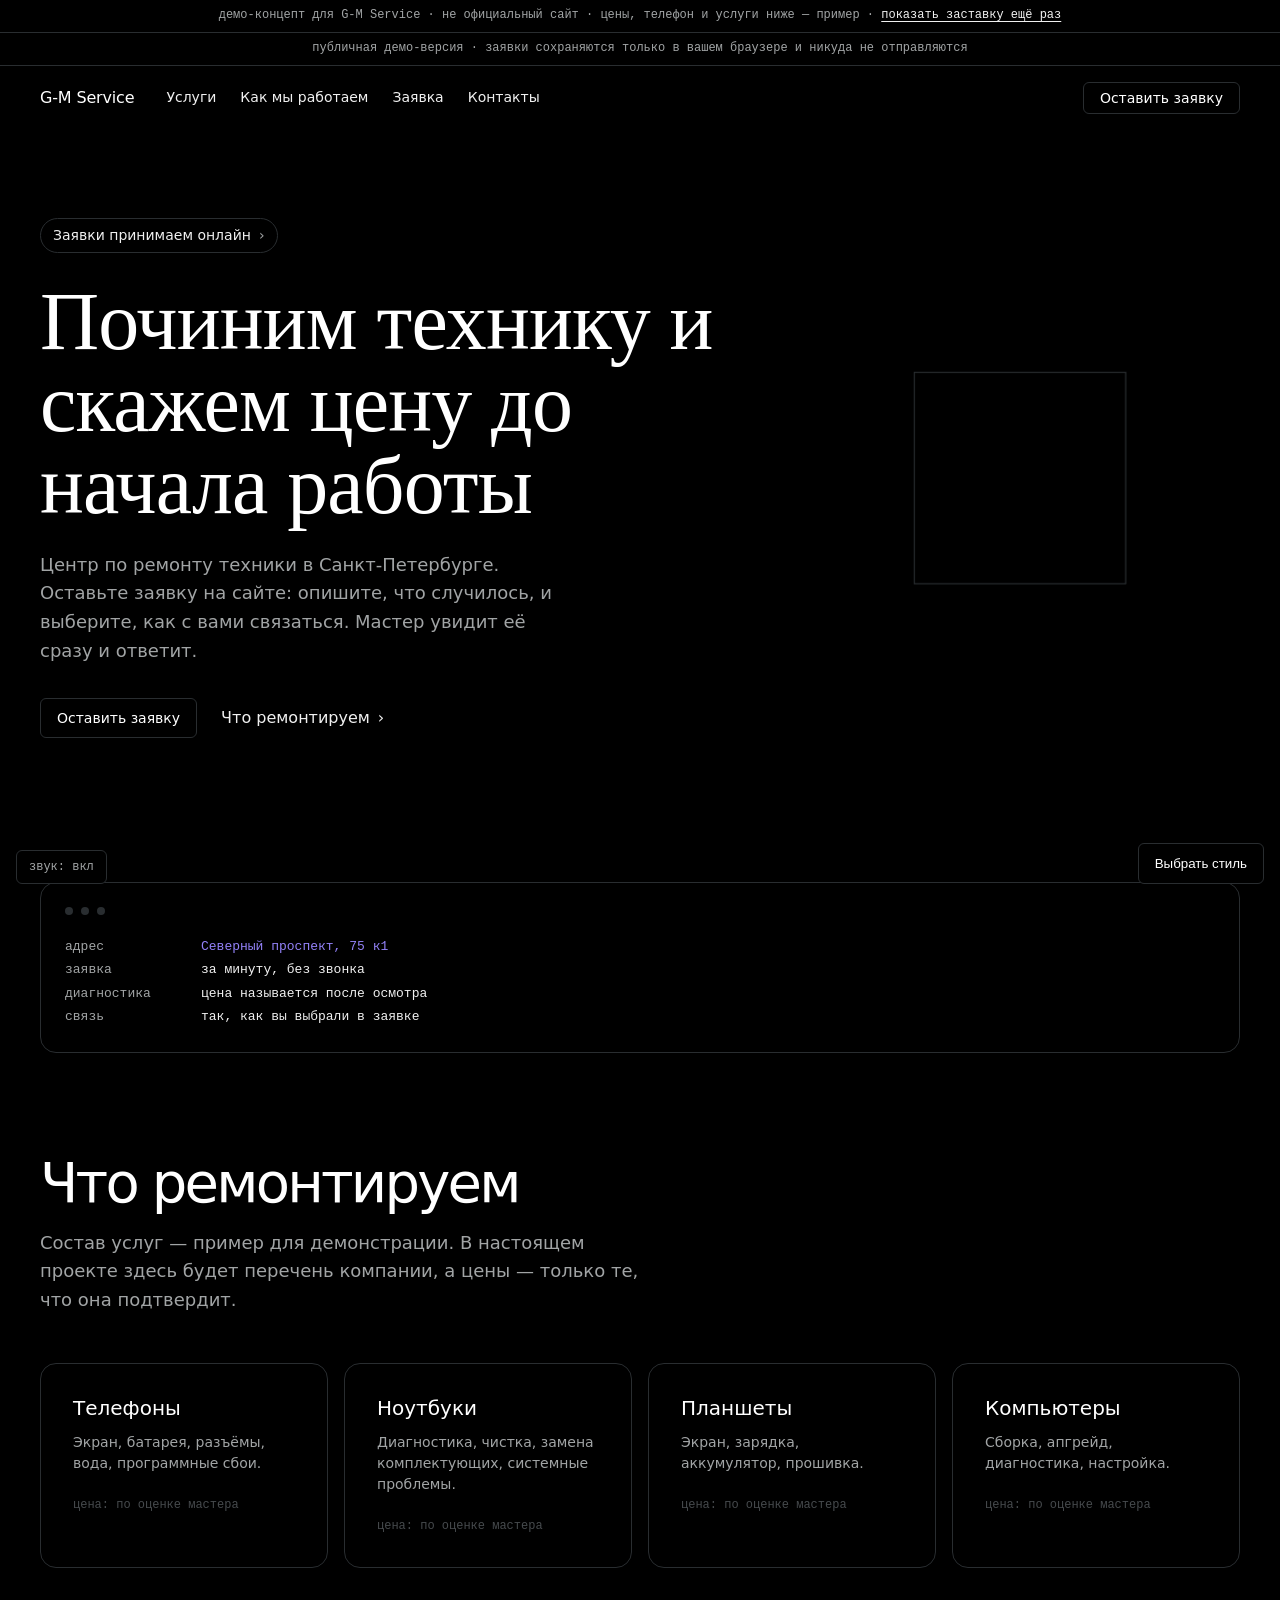
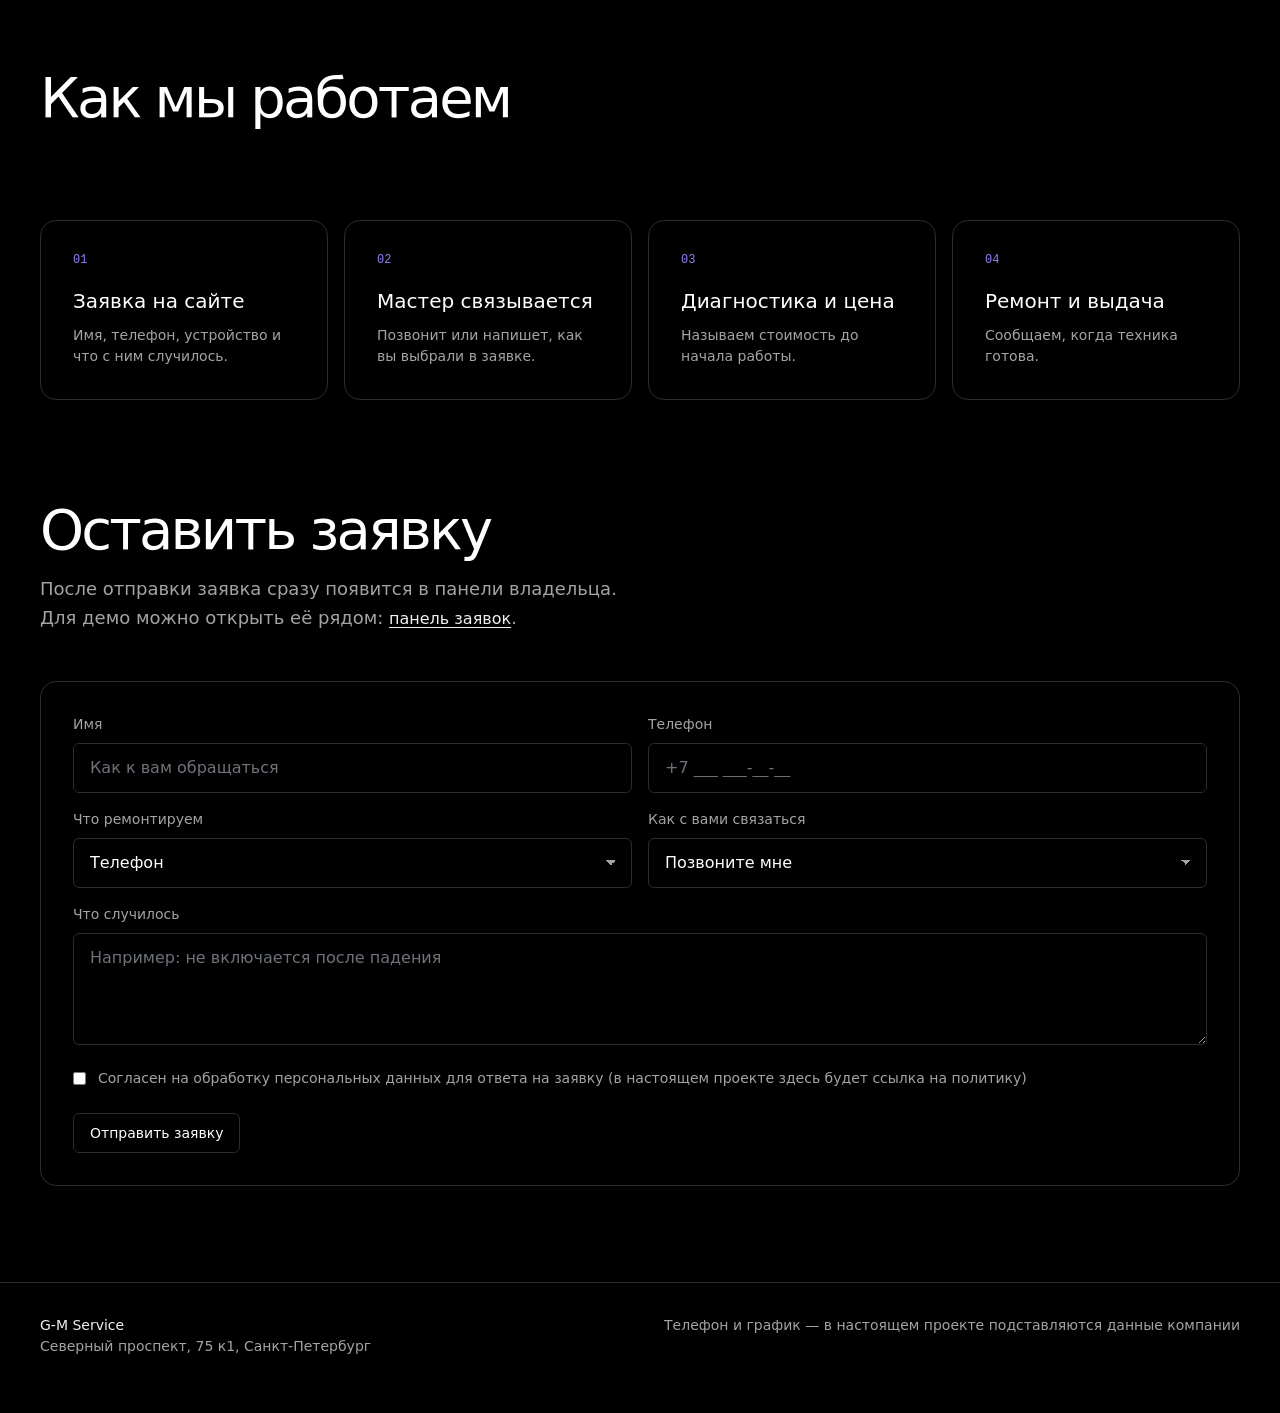
==== gmservice/index.html @ e468571b "Add G-M Service concept demo (static, noindex) Co-Authored-By: Claude Sonnet 5.5 <noreply@anthropic." ====
<!doctype html>
<html lang="ru">
<head>
<meta charset="utf-8">
<meta name="viewport" content="width=device-width, initial-scale=1">
<meta name="robots" content="noindex">
<title>G-M Service: ремонт техники (демо)</title>
<style>
/* Токены из DESIGN.md: чёрный холст, рамки 1px, две радиуса (6 и 16), без теней и цветных кнопок */
:root {
  --void:#000; --line:#292d30; --white:#fff; --bone:#f0f0f0; --ash:#a1a4a5; --smoke:#abafb4; --iron:#6e727a; --charcoal:#464a4d;
  --iris:#9281f7; --blue:#70b8ff; --green:#3ad389; --red:#ff9592; --amber:#ffca16;
  --sans:'Inter', ui-sans-serif, system-ui, -apple-system, "Segoe UI", Roboto, sans-serif;
  --serif:'Playfair Display', 'GT Sectra', Georgia, 'Times New Roman', serif;
  --mono:'JetBrains Mono', 'Commit Mono', ui-monospace, SFMono-Regular, Menlo, Consolas, monospace;
  --r-s:6px; --r-l:16px;
}
* { box-sizing:border-box; margin:0; }
html { scroll-behavior:smooth; }
body { background:var(--void); color:var(--bone); font:400 16px/1.5 var(--sans); -webkit-font-smoothing:antialiased; }
a { color:inherit; text-decoration:none; }
.wrap { width:min(1200px, 100% - 48px); margin:0 auto; }
.mono { font-family:var(--mono); }
.demo { border-bottom:1px solid var(--line); text-align:center; font:400 12px/1.33 var(--mono); color:var(--ash); padding:8px 12px; }
.nav { position:sticky; top:0; z-index:5; background:rgba(0,0,0,.95); backdrop-filter:blur(25px); }
.nav .wrap { display:flex; align-items:center; gap:32px; height:64px; }
.brand { font:500 16px/1 var(--sans); letter-spacing:-.01em; color:var(--white); }
.nav nav { display:flex; gap:24px; margin-right:auto; font-size:14px; color:var(--bone); }
.nav nav a:hover { color:var(--white); text-decoration:underline; text-underline-offset:4px; }
/* кнопка: прозрачная, рамка 1px, белый текст, радиус 6, никогда не залита цветом */
.btn { display:inline-block; cursor:pointer; background:transparent; color:var(--white); border:1px solid var(--line); border-radius:var(--r-s); padding:12px 16px; font:500 14px/1 var(--sans); transition:border-color .15s ease-out; }
.btn:hover { border-color:var(--white); }
.btn:disabled { color:var(--iron); border-color:var(--line); cursor:default; }
.btn.sm { padding:8px 16px; }
.pill { display:inline-flex; align-items:center; gap:8px; border:1px solid var(--line); border-radius:9999px; padding:6px 12px; font-size:14px; color:var(--bone); margin-bottom:28px; }
.pill b { font-weight:400; color:var(--ash); }
.link { display:inline-flex; gap:8px; align-items:center; color:var(--bone); font-size:16px; }
.link:hover { color:var(--white); }
.hero { padding:88px 0 96px; }
.hero .wrap { display:grid; grid-template-columns:1.3fr .8fr; gap:48px; align-items:center; }
h1 { font:400 clamp(40px,6.4vw,84px)/1 var(--serif); letter-spacing:-.01em; color:var(--white); margin-bottom:24px; }
.lead { color:var(--ash); max-width:520px; margin-bottom:32px; font-size:18px; line-height:1.6; }
.cta { display:flex; gap:24px; flex-wrap:wrap; align-items:center; }
/* куб: чёрные грани с тонкими рёбрами, медленно вращается */
.cubewrap { display:grid; place-items:center; height:380px; perspective:900px; }
.cube { width:190px; height:190px; position:relative; transform-style:preserve-3d; animation:spin 28s linear infinite; }
.cube i { position:absolute; inset:0; background:var(--void); border:1px solid var(--line); }
.cube i:nth-child(1) { transform:translateZ(95px); }
.cube i:nth-child(2) { transform:rotateY(180deg) translateZ(95px); }
.cube i:nth-child(3) { transform:rotateY(90deg) translateZ(95px); }
.cube i:nth-child(4) { transform:rotateY(-90deg) translateZ(95px); }
.cube i:nth-child(5) { transform:rotateX(90deg) translateZ(95px); }
.cube i:nth-child(6) { transform:rotateX(-90deg) translateZ(95px); }
@keyframes spin { from { transform:rotateX(-22deg) rotateY(0); } to { transform:rotateX(-22deg) rotateY(360deg); } }
section { padding:48px 0; }
h2 { font:400 clamp(34px,4.4vw,56px)/1.2 var(--sans); letter-spacing:-.05em; color:var(--white); margin-bottom:12px; }
.sub { color:var(--ash); max-width:600px; margin-bottom:48px; font-size:18px; line-height:1.6; }
.grid { display:grid; grid-template-columns:repeat(auto-fit,minmax(240px,1fr)); gap:16px; }
.card { border:1px solid var(--line); border-radius:var(--r-l); padding:32px; background:var(--void); }
.svc h3, .steps h3 { font:500 20px/1.2 var(--sans); color:var(--white); margin-bottom:12px; }
.svc p, .steps p { color:var(--ash); font-size:14px; line-height:1.5; }
.svc .price { display:block; margin-top:24px; font:400 12px/1.33 var(--mono); color:var(--charcoal); }
.steps .n { display:block; font:400 12px/1.33 var(--mono); color:var(--iris); margin-bottom:20px; }
/* окно «терминала» с фактами */
.term { border:1px solid var(--line); border-radius:var(--r-l); padding:24px; font:400 13px/1.8 var(--mono); }
.term .dots { display:flex; gap:8px; margin-bottom:20px; }
.term .dots i { width:8px; height:8px; border-radius:50%; background:var(--line); }
.term div.row { display:flex; gap:16px; flex-wrap:wrap; }
.term .k { color:var(--ash); min-width:120px; }
.term .v { color:var(--iris); }
.term .p { color:var(--bone); }
.form { display:grid; grid-template-columns:1fr 1fr; gap:16px; }
.form .full { grid-column:1/-1; }
label { display:block; font-size:14px; color:var(--ash); margin-bottom:8px; }
input[type=text], input[type=tel], select, textarea { width:100%; background:var(--void); color:var(--white); border:1px solid var(--line); border-radius:var(--r-s); padding:12px 16px; font:400 16px/1.5 var(--sans); outline:none; transition:border-color .15s ease-out; }
select { appearance:none; background-image:linear-gradient(45deg,transparent 50%,var(--ash) 50%),linear-gradient(135deg,var(--ash) 50%,transparent 50%); background-position:calc(100% - 20px) 50%,calc(100% - 15px) 50%; background-size:5px 5px; background-repeat:no-repeat; }
input:focus, select:focus, textarea:focus { border-color:var(--white); }
::placeholder { color:var(--iron); }
textarea { min-height:112px; resize:vertical; }
.hp { position:absolute; left:-9999px; width:1px; height:1px; opacity:0; }
.consent { display:flex; gap:12px; align-items:flex-start; font-size:14px; color:var(--ash); }
.consent input { margin-top:4px; accent-color:var(--white); }
.msg { font-size:14px; min-height:22px; margin-left:12px; }
.msg.err { color:var(--red); }
.done { display:none; text-align:center; padding:48px 10px; }
.done b { display:block; font:400 32px/1.2 var(--serif); color:var(--white); margin-bottom:12px; }
.done p { color:var(--ash); margin-bottom:24px; }
footer { border-top:1px solid var(--line); padding:32px 0 56px; color:var(--ash); font-size:14px; margin-top:48px; }
footer .wrap { display:flex; justify-content:space-between; gap:24px; flex-wrap:wrap; }
footer b { color:var(--bone); font-weight:500; }
/* заставка «лесенка»: чёрные колонки с тонкими рёбрами уезжают вверх */
#pre { position:fixed; inset:0; z-index:100; display:flex; pointer-events:none; }
#pre.run { pointer-events:auto; }
#pre .col { flex:1; background:var(--void); border-right:1px solid var(--line); transition:transform .9s cubic-bezier(.76,0,.24,1); }
#pre.out .col { transform:translateY(-101%); }
#pre .logo { position:absolute; inset:0; display:grid; place-content:center; text-align:center; transition:opacity .35s; }
#pre .logo b { display:block; font:400 clamp(40px,8vw,96px)/1 var(--serif); letter-spacing:-.01em; color:var(--white); }
#pre .logo span { margin-top:12px; color:var(--ash); font:400 12px/1.33 var(--mono); }
#pre.out .logo { opacity:0; }
#pre.gone { display:none; }
.replay { background:none; border:0; color:var(--bone); cursor:pointer; font:inherit; text-decoration:underline; text-underline-offset:3px; padding:0; }
@media (prefers-reduced-motion:reduce) { #pre { display:none; } .cube { animation:none; transform:rotateX(-22deg) rotateY(35deg); } }
@media (max-width:860px) { .hero .wrap { grid-template-columns:1fr; } .cubewrap { height:260px; } .form { grid-template-columns:1fr; } .nav nav { display:none; } .nav .wrap { justify-content:space-between; } }
</style>
</head>
<body>
<div id="pre" class="run" aria-hidden="true"><div class="logo"><b>G-M Service</b><span>ремонт техники</span></div></div>
<div class="demo">демо-концепт для G-M Service · не официальный сайт · цены, телефон и услуги ниже — пример · <button class="replay" id="replay" type="button">показать заставку ещё раз</button></div>
<header class="nav"><div class="wrap">
  <a class="brand" href="#top">G-M Service</a>
  <nav><a href="#services">Услуги</a><a href="#how">Как мы работаем</a><a href="#request">Заявка</a><a href="#contacts">Контакты</a></nav>
  <a class="btn sm" href="#request">Оставить заявку</a>
</div></header>

<main id="top">
<section class="hero"><div class="wrap">
  <div>
    <span class="pill">Заявки принимаем онлайн <b>›</b></span>
    <h1>Починим технику и скажем цену до начала работы</h1>
    <p class="lead">Центр по ремонту техники в Санкт-Петербурге. Оставьте заявку на сайте: опишите, что случилось, и выберите, как с вами связаться. Мастер увидит её сразу и ответит.</p>
    <div class="cta"><a class="btn" href="#request">Оставить заявку</a><a class="link" href="#services">Что ремонтируем <span aria-hidden="true">›</span></a></div>
  </div>
  <div class="cubewrap" aria-hidden="true"><div class="cube"><i></i><i></i><i></i><i></i><i></i><i></i></div></div>
</div></section>

<section><div class="wrap">
  <div class="term">
    <div class="dots"><i></i><i></i><i></i></div>
    <div class="row"><span class="k">адрес</span><span class="v">Северный проспект, 75 к1</span></div>
    <div class="row"><span class="k">заявка</span><span class="p">за минуту, без звонка</span></div>
    <div class="row"><span class="k">диагностика</span><span class="p">цена называется после осмотра</span></div>
    <div class="row"><span class="k">связь</span><span class="p">так, как вы выбрали в заявке</span></div>
  </div>
</div></section>

<section id="services"><div class="wrap">
  <h2>Что ремонтируем</h2>
  <p class="sub">Состав услуг — пример для демонстрации. В настоящем проекте здесь будет перечень компании, а цены — только те, что она подтвердит.</p>
  <div class="grid">
    <div class="card svc"><h3>Телефоны</h3><p>Экран, батарея, разъёмы, вода, программные сбои.</p><span class="price">цена: по оценке мастера</span></div>
    <div class="card svc"><h3>Ноутбуки</h3><p>Диагностика, чистка, замена комплектующих, системные проблемы.</p><span class="price">цена: по оценке мастера</span></div>
    <div class="card svc"><h3>Планшеты</h3><p>Экран, зарядка, аккумулятор, прошивка.</p><span class="price">цена: по оценке мастера</span></div>
    <div class="card svc"><h3>Компьютеры</h3><p>Сборка, апгрейд, диагностика, настройка.</p><span class="price">цена: по оценке мастера</span></div>
  </div>
</div></section>

<section id="how"><div class="wrap">
  <h2>Как мы работаем</h2>
  <p class="sub">Простой путь от заявки до готовой техники.</p>
  <div class="grid steps">
    <div class="card"><span class="n">01</span><h3>Заявка на сайте</h3><p>Имя, телефон, устройство и что с ним случилось.</p></div>
    <div class="card"><span class="n">02</span><h3>Мастер связывается</h3><p>Позвонит или напишет, как вы выбрали в заявке.</p></div>
    <div class="card"><span class="n">03</span><h3>Диагностика и цена</h3><p>Называем стоимость до начала работы.</p></div>
    <div class="card"><span class="n">04</span><h3>Ремонт и выдача</h3><p>Сообщаем, когда техника готова.</p></div>
  </div>
</div></section>

<section id="request"><div class="wrap">
  <h2>Оставить заявку</h2>
  <p class="sub">После отправки заявка сразу появится в панели владельца. Для демо можно открыть её рядом: <a class="link" href="admin.html" target="_blank" style="text-decoration:underline;text-underline-offset:3px">панель заявок</a>.</p>
  <div class="card">
    <form id="f" class="form" autocomplete="on" novalidate>
      <div><label for="name">Имя</label><input id="name" name="name" type="text" maxlength="60" placeholder="Как к вам обращаться"></div>
      <div><label for="phone">Телефон</label><input id="phone" name="phone" type="tel" maxlength="30" placeholder="+7 ___ ___-__-__"></div>
      <div><label for="device">Что ремонтируем</label>
        <select id="device"><option>Телефон</option><option>Ноутбук</option><option>Планшет</option><option>Компьютер</option><option>Другая техника</option></select></div>
      <div><label for="contact">Как с вами связаться</label>
        <select id="contact"><option>Позвоните мне</option><option>Напишите в Telegram</option><option>Напишите в WhatsApp</option></select></div>
      <div class="full"><label for="text">Что случилось</label><textarea id="text" maxlength="600" placeholder="Например: не включается после падения"></textarea></div>
      <div class="hp" aria-hidden="true"><label for="website">Не заполняйте это поле</label><input id="website" type="text" tabindex="-1" autocomplete="off"></div>
      <label class="consent full"><input id="consent" type="checkbox"> Согласен на обработку персональных данных для ответа на заявку (в настоящем проекте здесь будет ссылка на политику)</label>
      <div class="full"><button class="btn" type="submit" id="go">Отправить заявку</button><span class="msg" id="msg"></span></div>
    </form>
    <div class="done" id="done"><b>Заявка принята</b><p>Мастер свяжется с вами выбранным способом.</p><button class="btn" id="again" type="button">Отправить ещё одну</button></div>
  </div>
</div></section>
</main>

<footer id="contacts"><div class="wrap">
  <div><b>G-M Service</b><br>Северный проспект, 75 к1, Санкт-Петербург</div>
  <div>Телефон и график — в настоящем проекте подставляются данные компании</div>
</div></footer>

<script>
const $ = s => document.querySelector(s);
const pre = $('#pre'), COLS = 8;
for (let i = 0; i < COLS; i++) { const c = document.createElement('div'); c.className = 'col'; c.style.transitionDelay = (i * 0.07) + 's'; pre.prepend(c); }
let stairTimers = [];
function stairs() {
  stairTimers.forEach(clearTimeout);
  pre.className = 'run';
  stairTimers = [
    setTimeout(() => { pre.classList.add('out'); }, 1300),
    setTimeout(() => { pre.className = 'gone'; }, 1300 + 900 + COLS * 70 + 50),
  ];
}
window.gmStairs = stairs;             // запускает styles.js, когда выбран стиль «Лесенка»
setTimeout(() => { if (window.__gsFirst === undefined) pre.className = 'gone'; }, 2500);   // если styles.js не загрузился, заставка не должна закрыть сайт
$('#f').addEventListener('submit', async e => {
  e.preventDefault();
  const m = $('#msg'); m.className = 'msg'; m.textContent = '';
  const body = {name: $('#name').value, phone: $('#phone').value, device: $('#device').value, contact: $('#contact').value, text: $('#text').value, website: $('#website').value, consent: $('#consent').checked};
  $('#go').disabled = true;
  try {
    const r = await fetch('api/lead', {method: 'POST', headers: {'Content-Type': 'application/json'}, body: JSON.stringify(body)});
    const d = await r.json();
    if (d.ok) { if (window.gmVanish) await window.gmVanish(['#name', '#text']); if (window.gmSound) window.gmSound('chime'); $('#f').style.display = 'none'; $('#done').style.display = 'block'; $('#f').reset(); }
    else { m.className = 'msg err'; m.textContent = d.error || 'Не получилось отправить'; }
  } catch (x) { m.className = 'msg err'; m.textContent = 'Нет связи с сервером'; }
  $('#go').disabled = false;
});
$('#again').onclick = () => { $('#done').style.display = 'none'; $('#f').style.display = 'grid'; $('#msg').textContent = ''; };
</script>
<script src="static-api.js"></script>
<script src="motion.js"></script>
<script src="styles.js"></script>
</body>
</html>
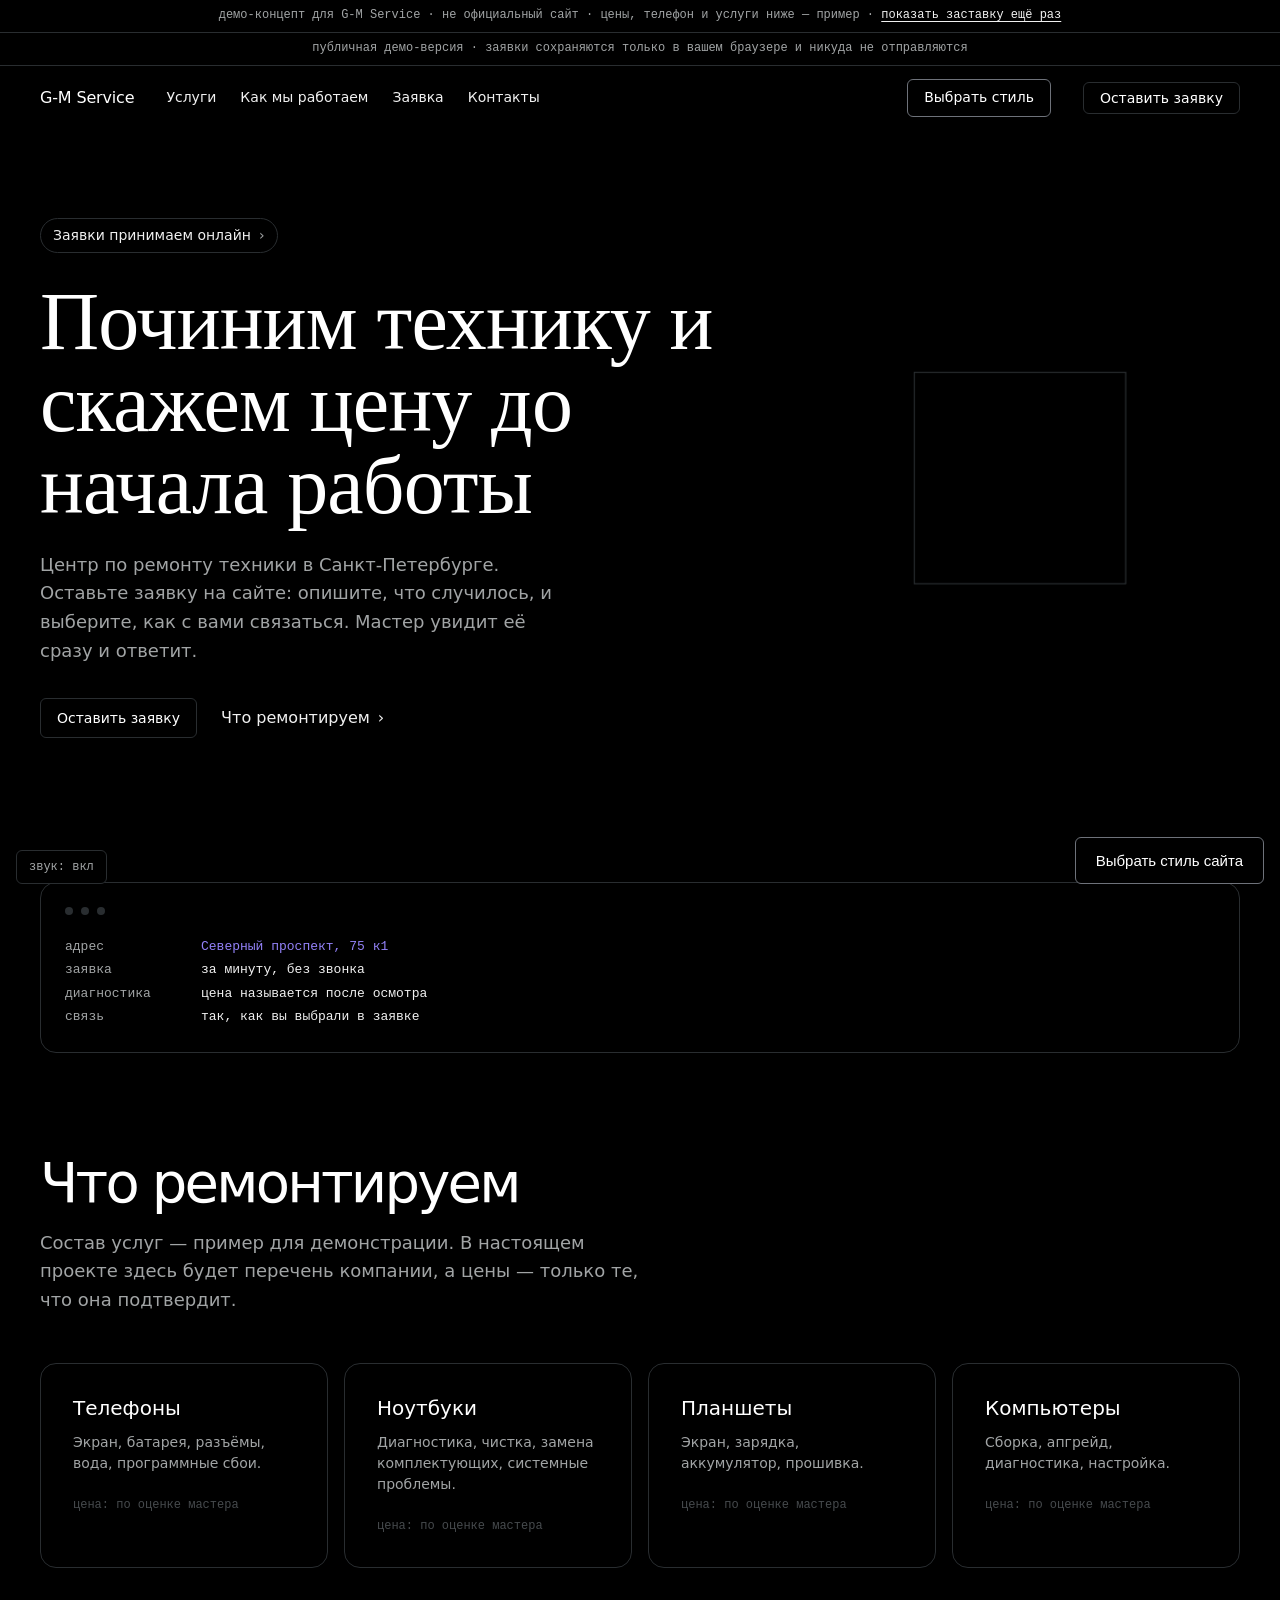
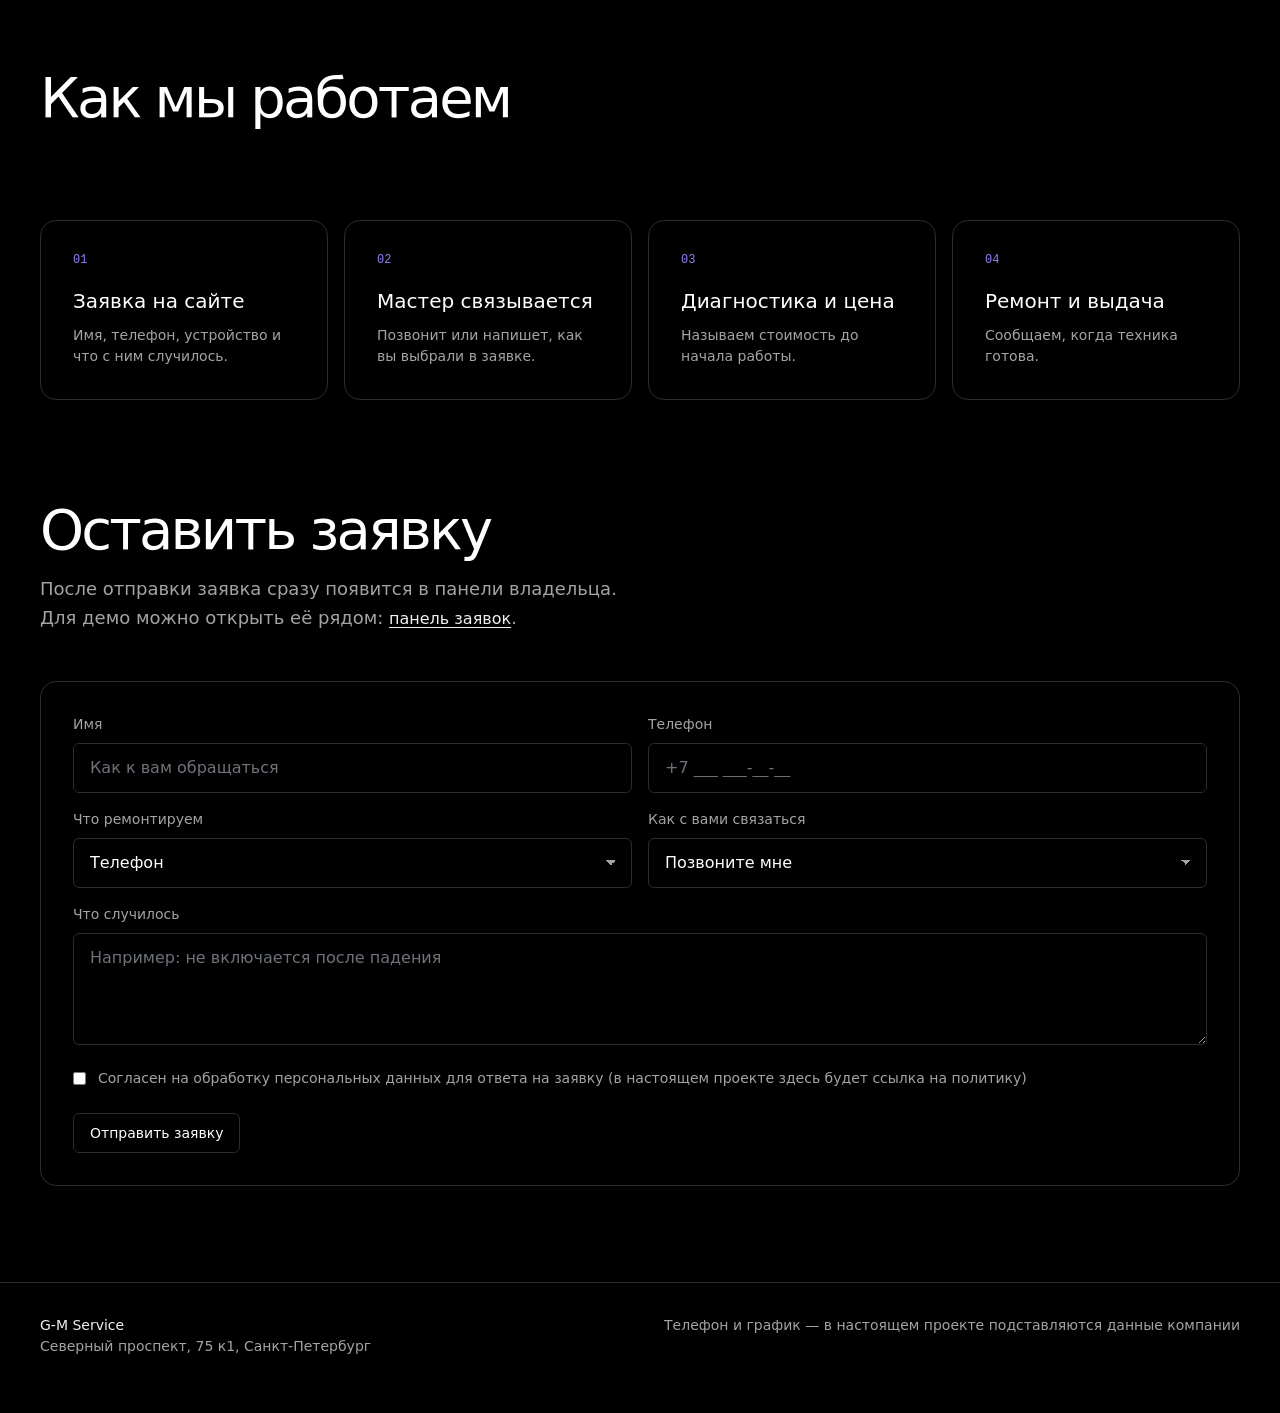
==== commit 2a33595f: "G-M Service demo: cache-bust script URLs Co-Authored-By: Claude Sonnet 5.5 <noreply@anthropic.com>" ====
--- a/gmservice/index.html
+++ b/gmservice/index.html
@@ -211,8 +211,8 @@
 });
 $('#again').onclick = () => { $('#done').style.display = 'none'; $('#f').style.display = 'grid'; $('#msg').textContent = ''; };
 </script>
-<script src="static-api.js"></script>
-<script src="motion.js"></script>
-<script src="styles.js"></script>
+<script src="static-api.js?v=3"></script>
+<script src="motion.js?v=3"></script>
+<script src="styles.js?v=3"></script>
 </body>
 </html>
